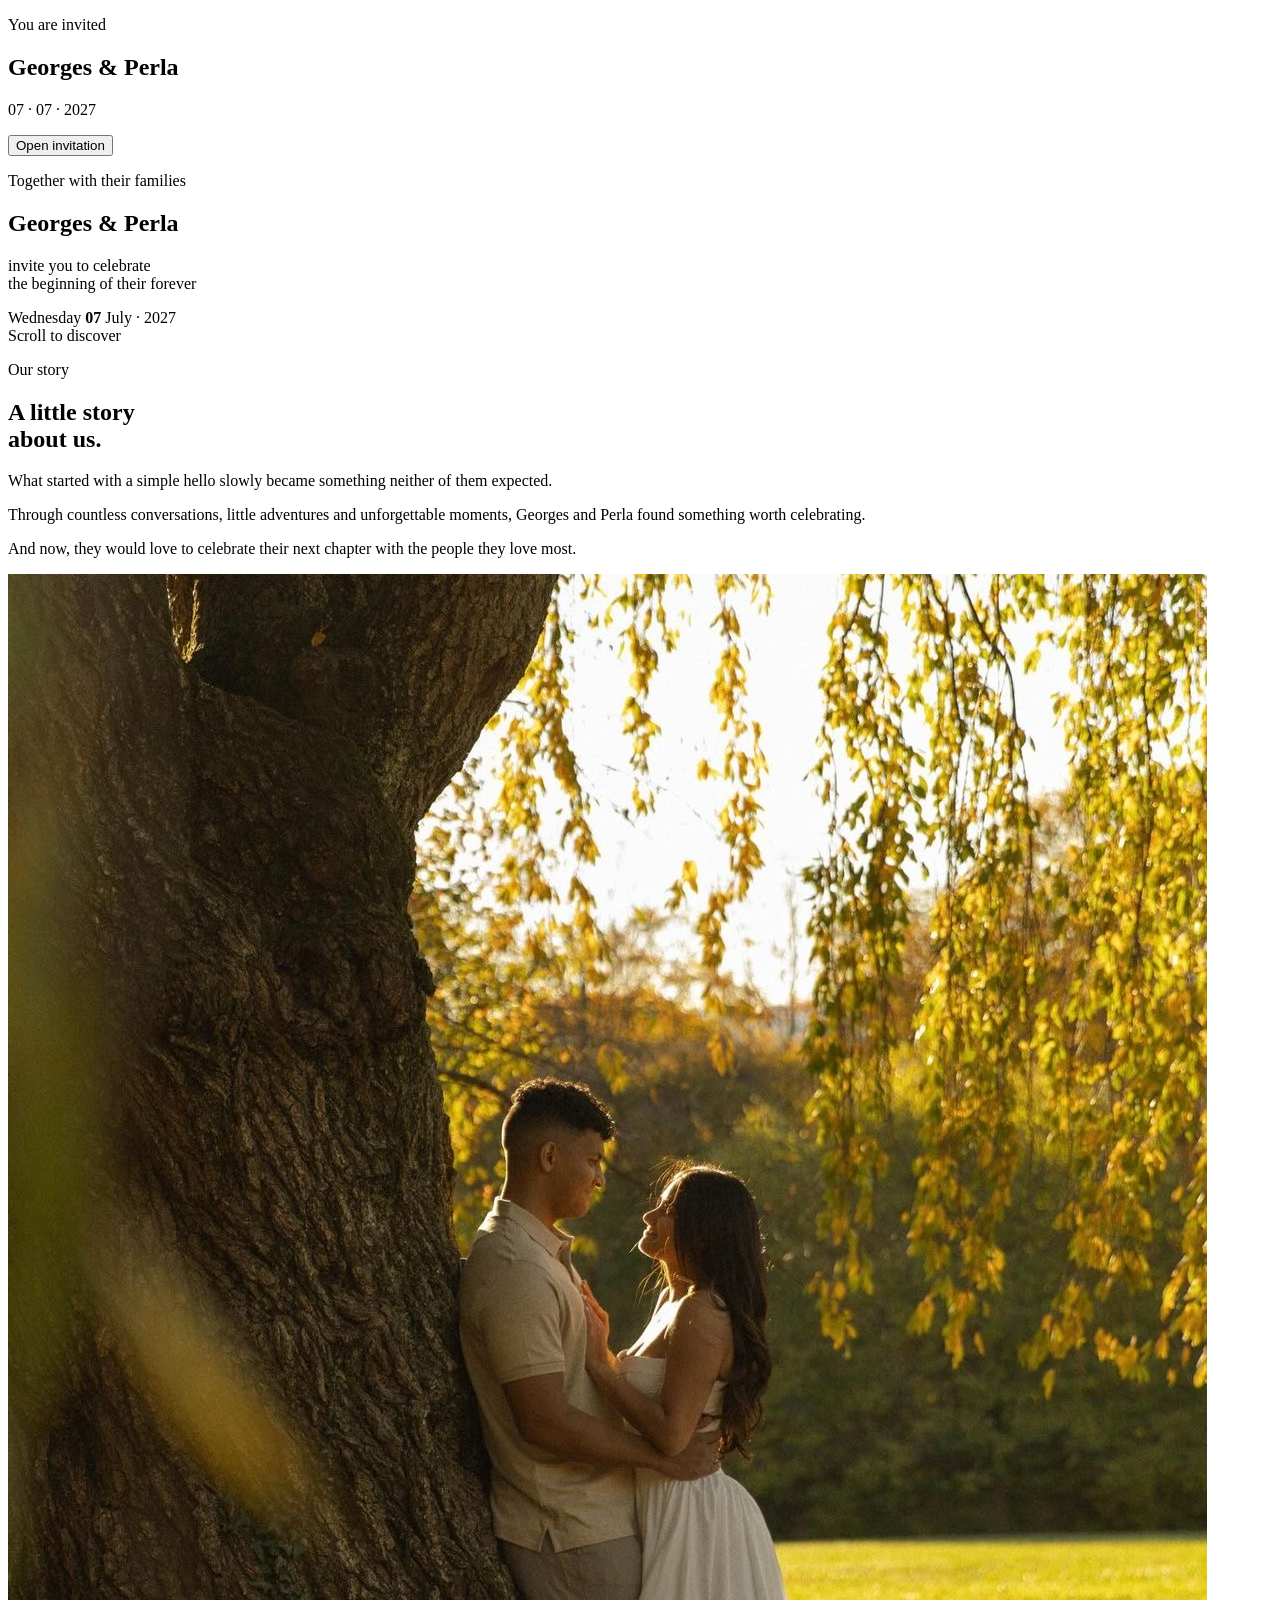
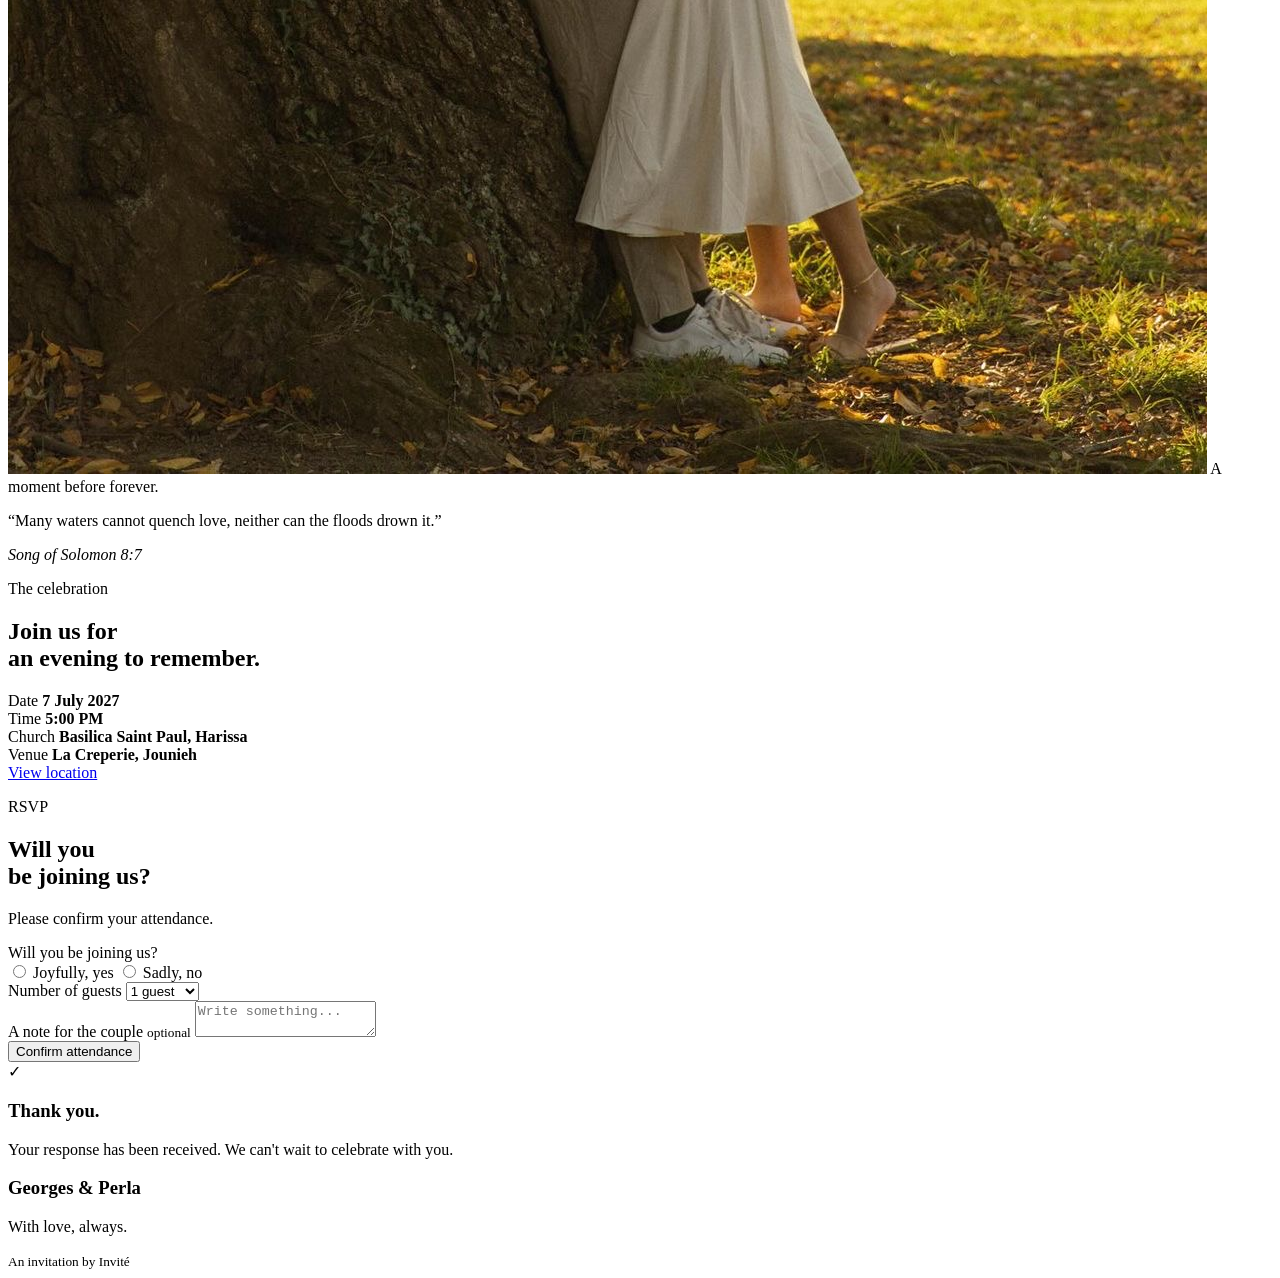
==== index.html @ 954a1b9c "Rename index (2).html to index.html" ====
<!DOCTYPE html>
<html lang="en">
<head>
    <meta charset="UTF-8">
    <meta name="viewport" content="width=device-width, initial-scale=1.0">
    <title>Georges & Perla | Invitation</title>
    <!-- Fonts -->
    <link rel="preconnect" href="https://fonts.googleapis.com">
    <link rel="preconnect" href="https://fonts.gstatic.com" crossorigin>
    <link href="https://fonts.googleapis.com/css2?family=Cormorant+Garamond:wght@300;400;500;600;700&family=Manrope:wght@300;400;500&family=Great+Vibes&display=swap" rel="stylesheet">
    <link rel="stylesheet" href="style.css">
</head>
<body>
    <!-- =========================
         OPENING
    ========================== -->
    <section class="opening" id="opening">
        <!-- Couple photo behind the curtains -->
        <div class="opening-photo"></div>
        <!-- Dark cinematic overlay -->
        <div class="opening-overlay"></div>
        <!-- Floating petals, confined to this screen only -->
        <div class="petals" aria-hidden="true">
            <span class="petal"></span>
            <span class="petal"></span>
            <span class="petal"></span>
            <span class="petal"></span>
            <span class="petal"></span>
            <span class="petal"></span>
        </div>
        <!-- Personalized greeting, filled in from the invite link -->
        <p class="guest-name" id="guestName"></p>
        <!-- Curtains -->
        <div class="curtain curtain-left"></div>
        <div class="curtain curtain-right"></div>
        <!-- Opening text -->
        <div class="opening-content">
            <p class="opening-small">
                You are invited
            </p>
            <h1>
                Georges <span>&</span> Perla
            </h1>
            <p class="opening-date">
                07 · 07 · 2027
            </p>
            <button id="enterButton">
                Open invitation
            </button>
        </div>
    </section>
    <!-- =========================
         MUSIC
    ========================== -->
    <audio id="music" loop>
        <source src="music.mp3" type="audio/mpeg">
    </audio>
    <!-- =========================
         MAIN INVITATION
    ========================== -->
    <main id="invitation">
        <!-- HERO -->
        <section class="hero">
            <div class="hero-image"></div>
            <div class="hero-overlay"></div>
            <div class="hero-content">
                <p class="eyebrow">
                    Together with their families
                </p>
                <h2>
                    Georges
                    <span>&</span>
                    Perla
                </h2>
                <p class="invitation-line">
                    invite you to celebrate<br>
                    the beginning of their forever
                </p>
                <div class="hero-date">
                    <span>Wednesday</span>
                    <strong>07</strong>
                    <span>July · 2027</span>
                </div>
                <div class="scroll">
                    Scroll to discover
                    <span></span>
                </div>
            </div>
        </section>
        <!-- =========================
             STORY
        ========================== -->
        <section class="story section">
            <p class="section-label">
                Our story
            </p>
            <h2>
                A little story<br>
                about us.
            </h2>
            <div class="story-copy">
                <p>
                    What started with a simple hello slowly became
                    something neither of them expected.
                </p>
                <p>
                    Through countless conversations, little adventures
                    and unforgettable moments, Georges and Perla found
                    something worth celebrating.
                </p>
                <p>
                    And now, they would love to celebrate their next
                    chapter with the people they love most.
                </p>
            </div>
        </section>
        <!-- =========================
             PHOTO
        ========================== -->
        <section class="photo-section">
            <div class="postcard">
                <div class="postcard-photo">
                    <img
                        src="image3.jpg"
                        alt="Georges and Perla"
                    >
                    <span>A moment before forever.</span>
                </div>
                <div class="postcard-quote">
                    <p>
                        “Many waters cannot quench love,
                        neither can the floods drown it.”
                    </p>
                    <cite>Song of Solomon 8:7</cite>
                </div>
            </div>
        </section>
        <!-- =========================
             EVENT
        ========================== -->
        <section class="event section">
            <p class="section-label">
                The celebration
            </p>
            <h2>
                Join us for<br>
                an evening to remember.
            </h2>
            <div class="event-details">
                <div>
                    <span>Date</span>
                    <strong>7 July 2027</strong>
                </div>
                <div>
                    <span>Time</span>
                    <strong>5:00 PM</strong>
                </div>
                <div>
                    <span>Church</span>
                    <strong>Basilica Saint Paul, Harissa</strong>
                </div>
                <div>
                    <span>Venue</span>
                    <strong>La Creperie, Jounieh</strong>
                </div>
            </div>
            <a
                href="https://maps.google.com"
                target="_blank"
                class="location"
            >
                View location
            </a>
        </section>
        <!-- =========================
             RSVP
        ========================== -->
        <section class="rsvp section">
            <p class="section-label">
                RSVP
            </p>
            <h2>
                Will you<br>
                be joining us?
            </h2>
            <p class="rsvp-subtitle">
                Please confirm your attendance.
            </p>
            <form id="rsvpForm">
                <!-- ATTENDANCE -->
                <div class="field">
                    <label>
                        Will you be joining us?
                    </label>
                    <div class="attendance">
                        <label>
                            <input
                                type="radio"
                                name="attendance"
                                value="Yes"
                                required
                            >
                            <span>
                                Joyfully, yes
                            </span>
                        </label>
                        <label>
                            <input
                                type="radio"
                                name="attendance"
                                value="No"
                            >
                            <span>
                                Sadly, no
                            </span>
                        </label>
                    </div>
                </div>
                <!-- NUMBER OF GUESTS -->
                <div class="field">
                    <label for="guests">
                        Number of guests
                    </label>
                    <select id="guests">
                        <option value="1">
                            1 guest
                        </option>
                        <option value="2">
                            2 guests
                        </option>
                        <option value="3">
                            3 guests
                        </option>
                        <option value="4">
                            4 guests
                        </option>
                        <option value="5">
                            5 guests
                        </option>
                    </select>
                </div>
                <!-- MESSAGE -->
                <div class="field">
                    <label for="message">
                        A note for the couple
                        <small>optional</small>
                    </label>
                    <textarea
                        id="message"
                        placeholder="Write something..."
                    ></textarea>
                </div>
                <button
                    type="submit"
                    class="confirm"
                >
                    Confirm attendance
                </button>
            </form>
            <!-- SUCCESS MESSAGE -->
            <div
                class="success"
                id="success"
            >
                <div class="check">
                    ✓
                </div>
                <h3>
                    Thank you.
                </h3>
                <p>
                    Your response has been received.
                    We can't wait to celebrate with you.
                </p>
            </div>
        </section>
        <!-- =========================
             FOOTER
        ========================== -->
        <footer>
            <h3>
                Georges & Perla
            </h3>
            <p>
                With love, always.
            </p>
            <small>
                An invitation by Invité
            </small>
        </footer>
    </main>
    <script src="script.js"></script>
</body>
</html>
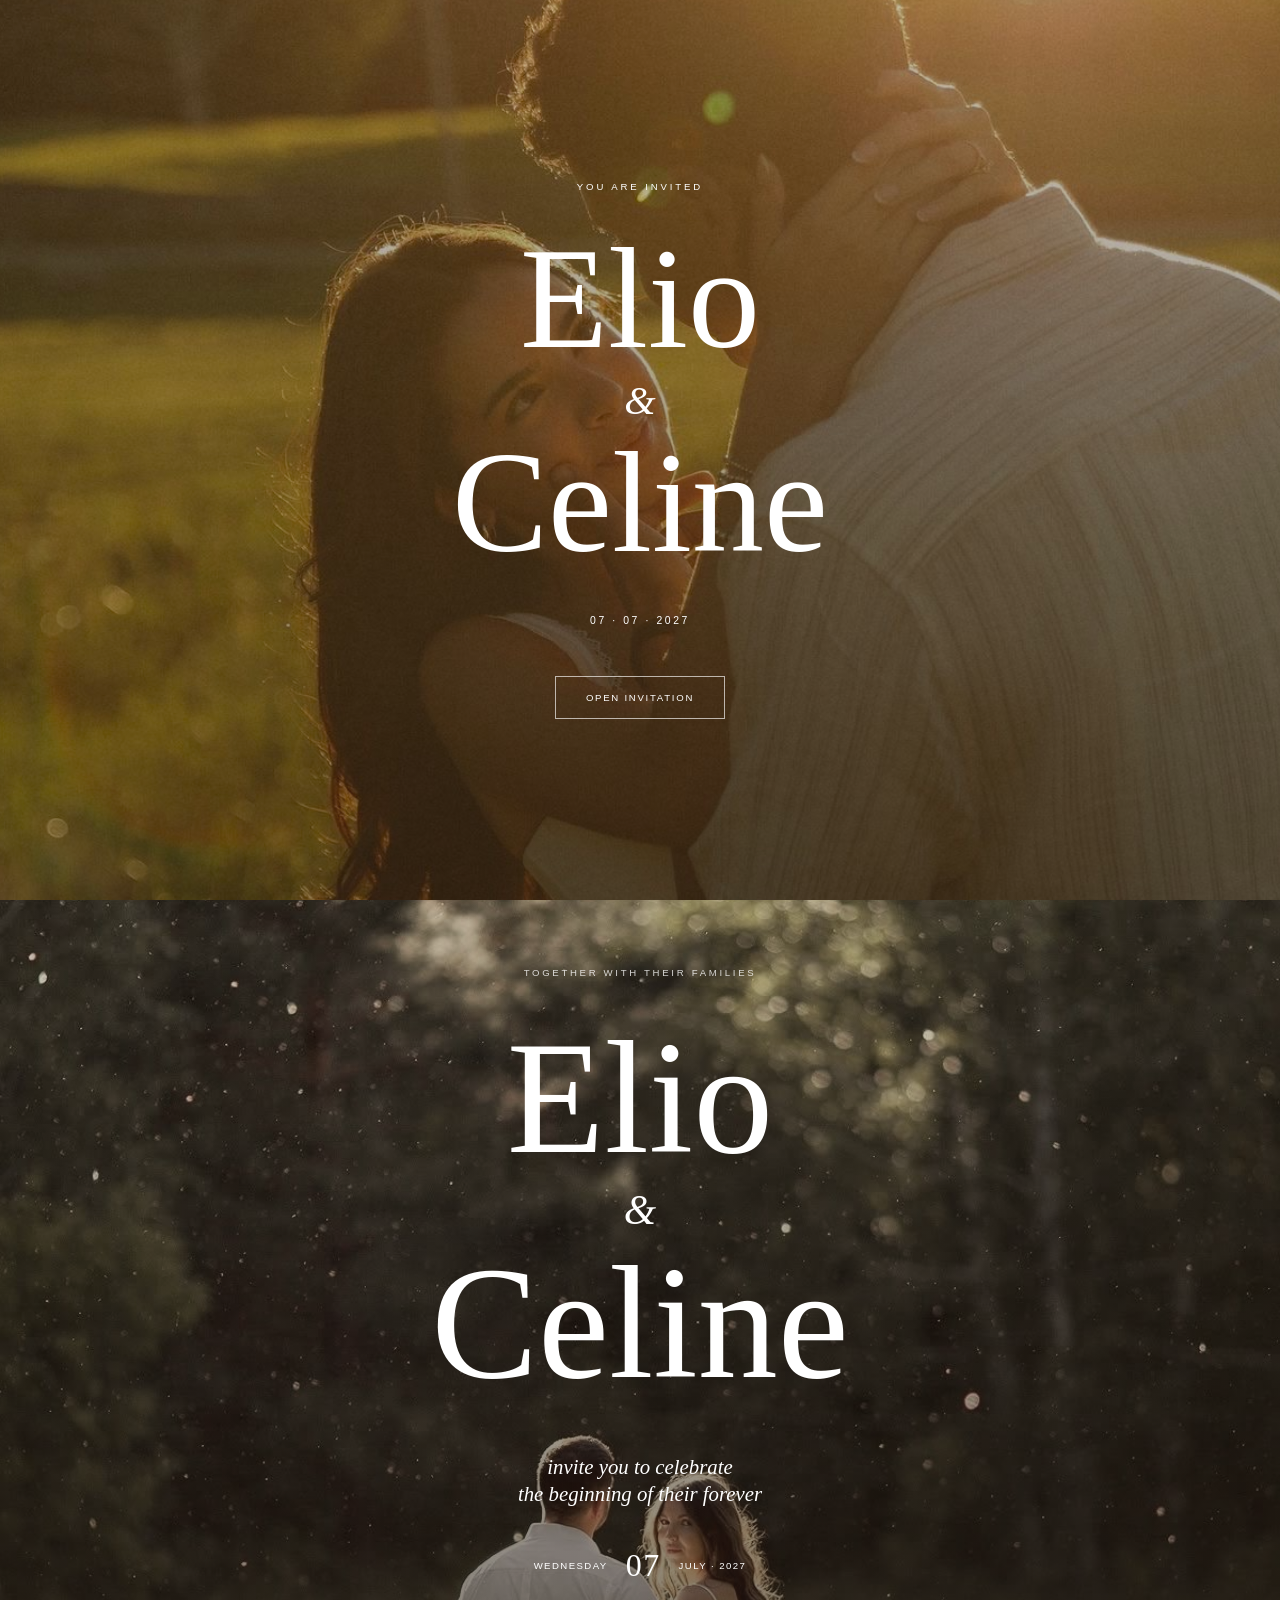
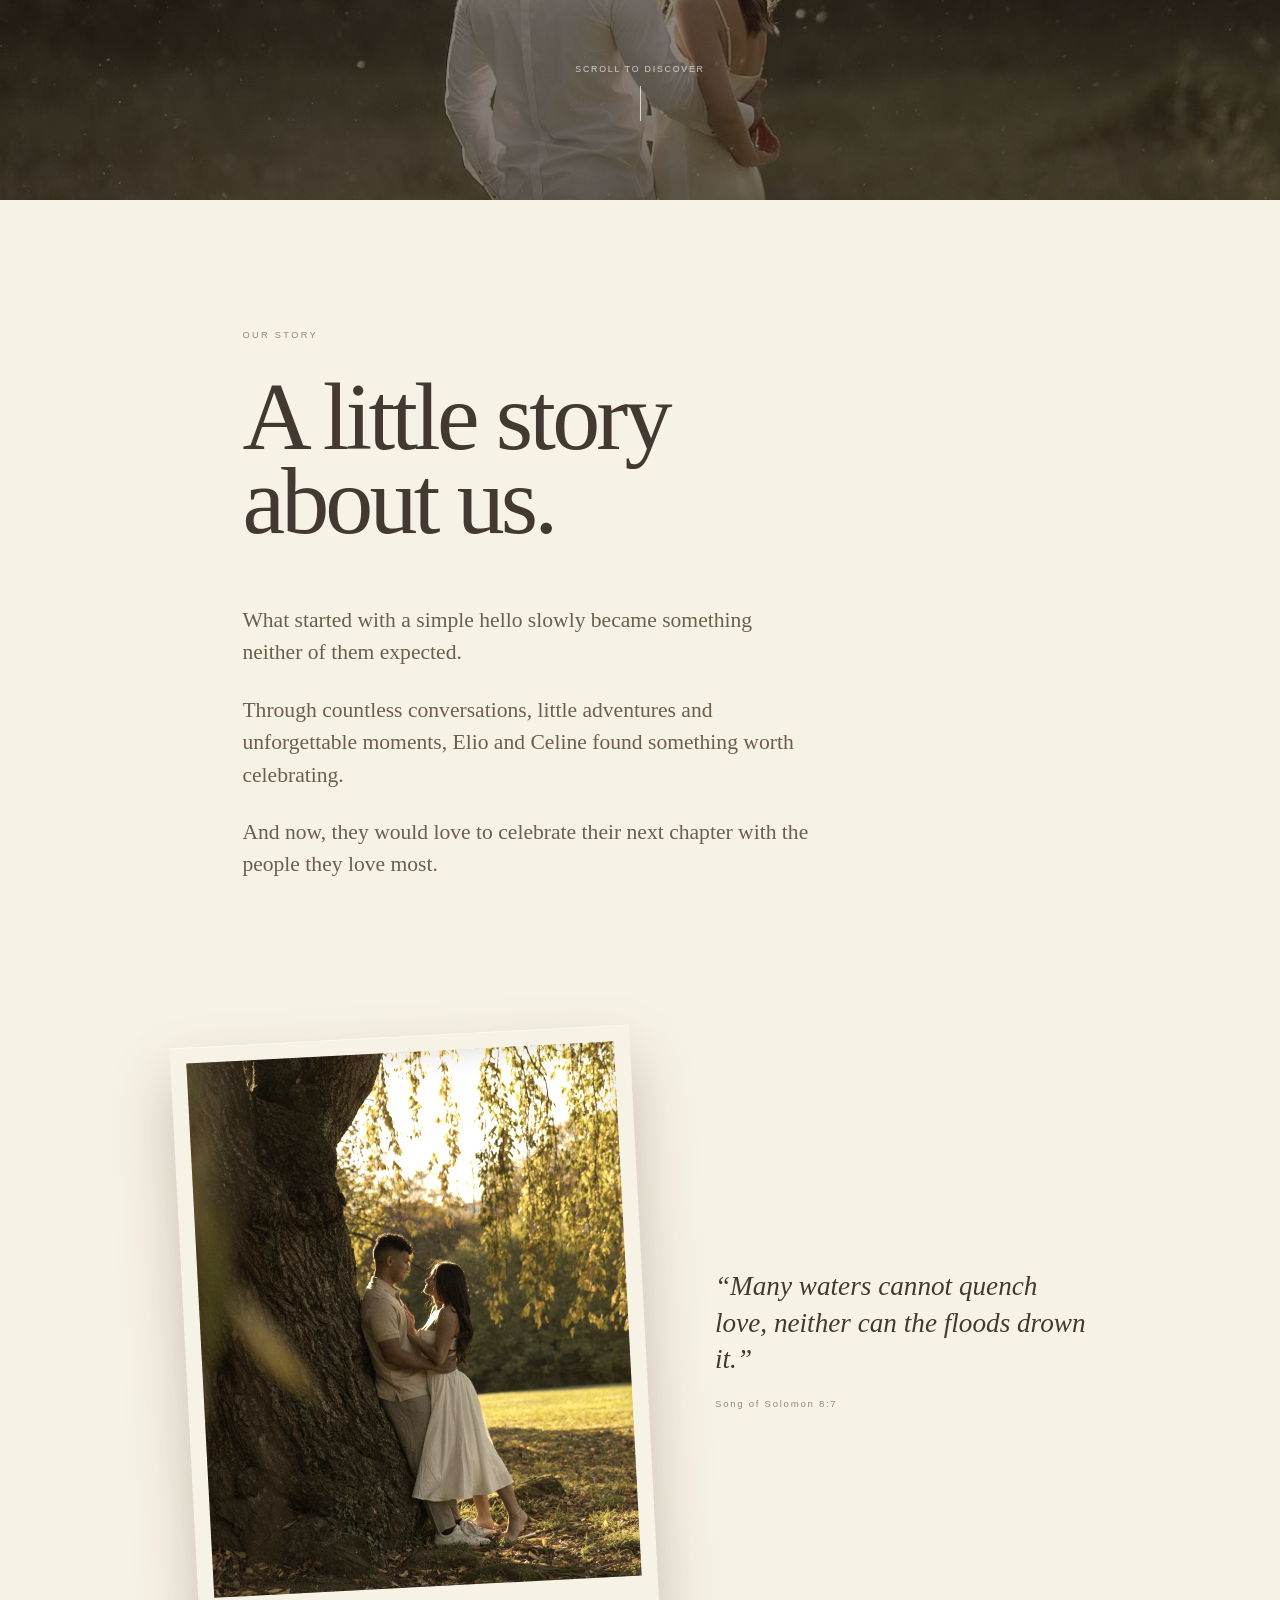
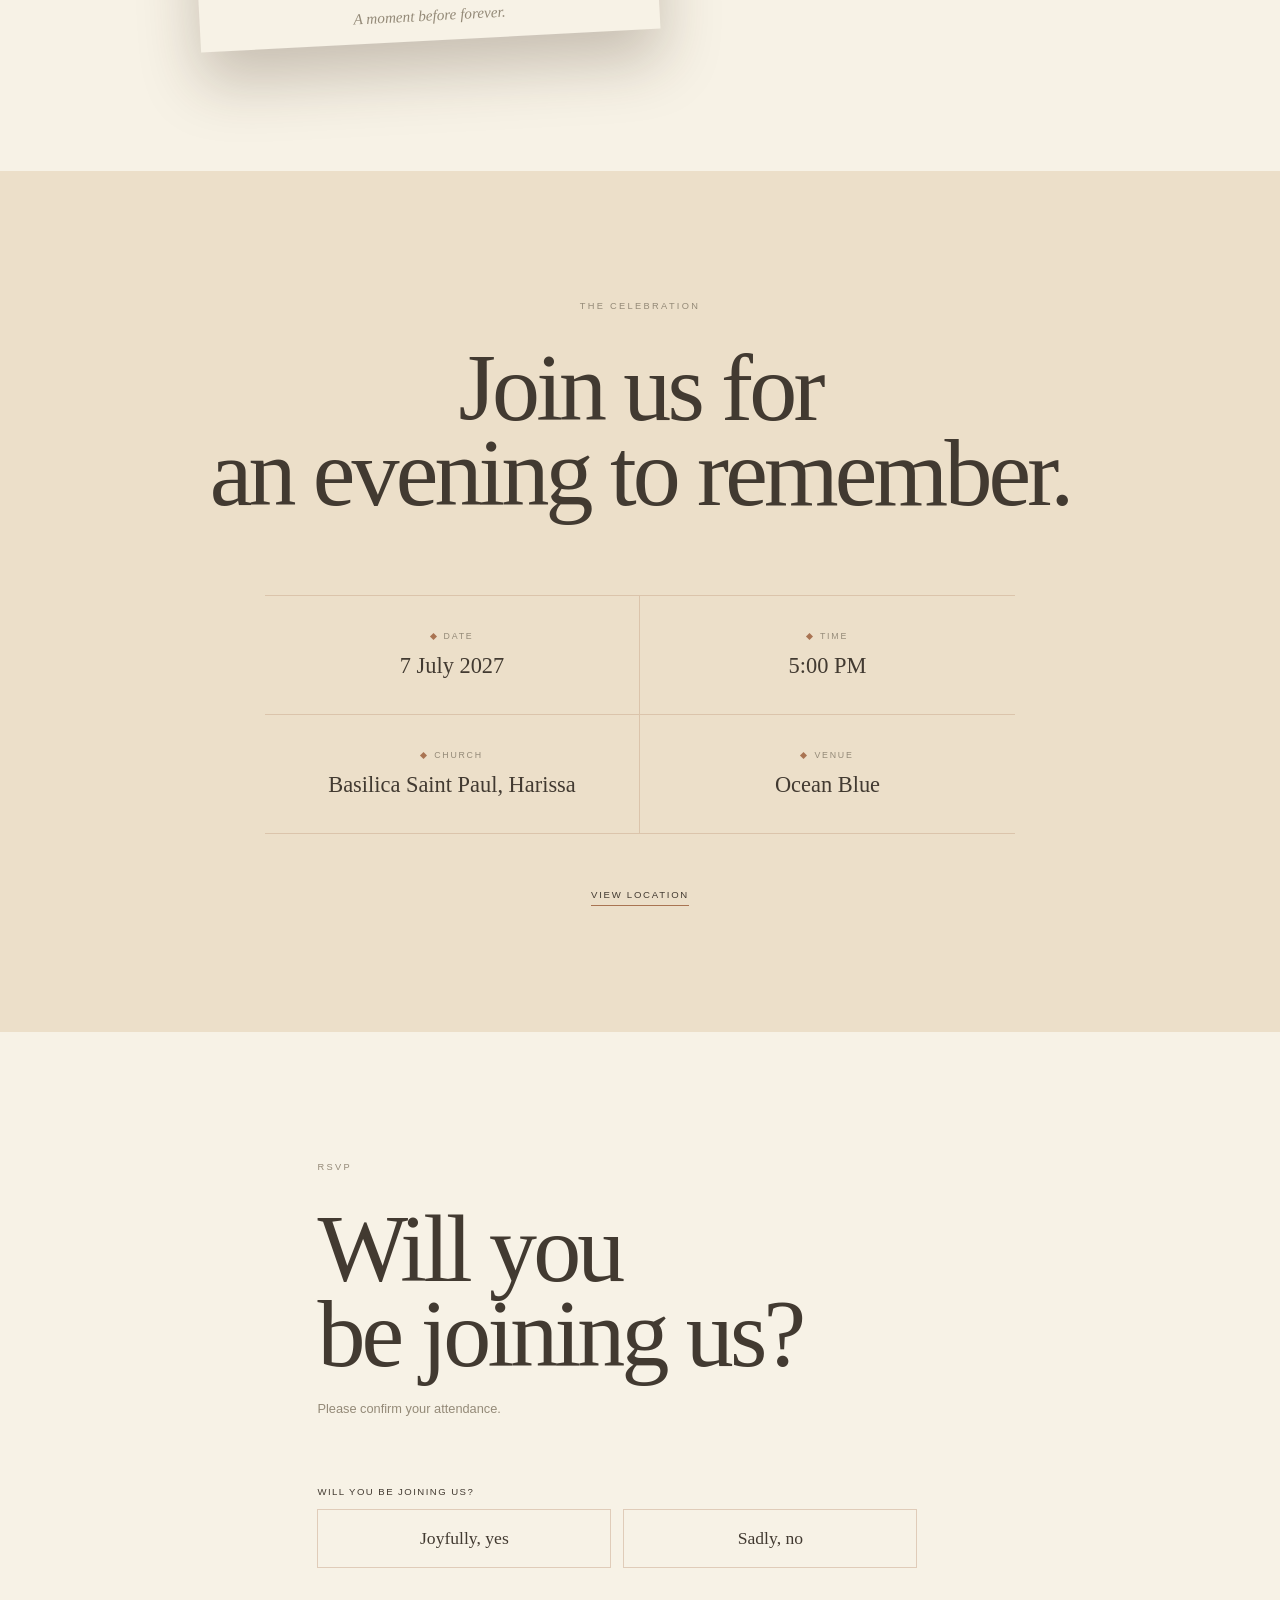
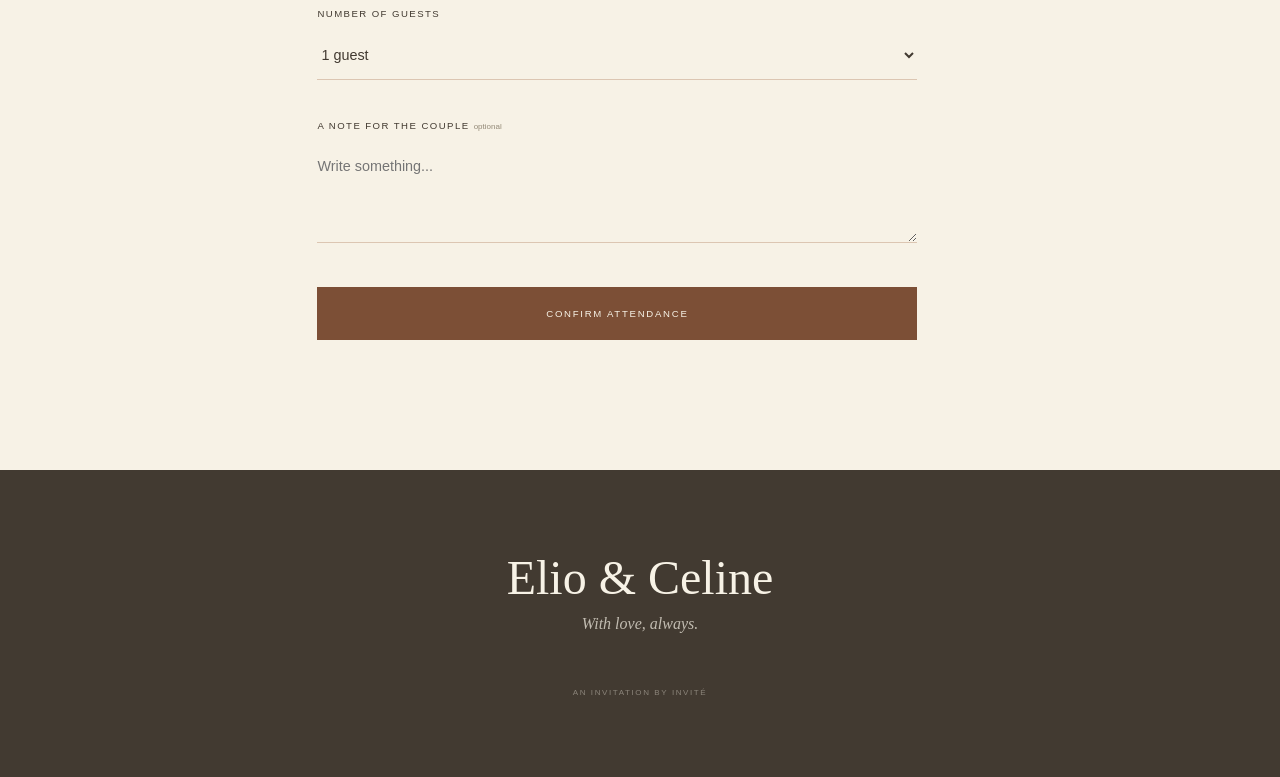
==== commit 9042b72a: "Add files via upload" ====
--- a/index.html
+++ b/index.html
@@ -3,7 +3,7 @@
 <head>
     <meta charset="UTF-8">
     <meta name="viewport" content="width=device-width, initial-scale=1.0">
-    <title>Georges & Perla | Invitation</title>
+    <title>Elio & Celine | Invitation</title>
     <!-- Fonts -->
     <link rel="preconnect" href="https://fonts.googleapis.com">
     <link rel="preconnect" href="https://fonts.gstatic.com" crossorigin>
@@ -39,7 +39,7 @@
                 You are invited
             </p>
             <h1>
-                Georges <span>&</span> Perla
+                Elio <span>&</span> Celine
             </h1>
             <p class="opening-date">
                 07 · 07 · 2027
@@ -68,9 +68,9 @@
                     Together with their families
                 </p>
                 <h2>
-                    Georges
+                    Elio
                     <span>&</span>
-                    Perla
+                    Celine
                 </h2>
                 <p class="invitation-line">
                     invite you to celebrate<br>
@@ -105,7 +105,7 @@
                 </p>
                 <p>
                     Through countless conversations, little adventures
-                    and unforgettable moments, Georges and Perla found
+                    and unforgettable moments, Elio and Celine found
                     something worth celebrating.
                 </p>
                 <p>
@@ -122,7 +122,7 @@
                 <div class="postcard-photo">
                     <img
                         src="image3.jpg"
-                        alt="Georges and Perla"
+                        alt="Elio and Celine"
                     >
                     <span>A moment before forever.</span>
                 </div>
@@ -161,7 +161,7 @@
                 </div>
                 <div>
                     <span>Venue</span>
-                    <strong>La Creperie, Jounieh</strong>
+                    <strong>Ocean Blue</strong>
                 </div>
             </div>
             <a
@@ -279,7 +279,7 @@
         ========================== -->
         <footer>
             <h3>
-                Georges & Perla
+                Elio & Celine
             </h3>
             <p>
                 With love, always.
@@ -291,4 +291,4 @@
     </main>
     <script src="script.js"></script>
 </body>
-</html>
+</html>
--- a/style.css
+++ b/style.css
@@ -0,0 +1,750 @@
+:root {
+    --cream: #f7f2e6;
+    --paper: #ecdfc9;
+    --dark: #423a31;
+    --muted: #948a78;
+    --clay: #a97452;
+    --clay-deep: #7c4f36;
+    --serif: "Cormorant Garamond", serif;
+    --script: "Great Vibes", cursive;
+    --sans: "Manrope", sans-serif;
+}
+* {
+    margin: 0;
+    padding: 0;
+    box-sizing: border-box;
+}
+html {
+    scroll-behavior: smooth;
+}
+body {
+    background: var(--cream);
+    color: var(--dark);
+    font-family: var(--sans);
+    font-weight: 300;
+}
+/* =================================
+   OPENING
+================================= */
+.opening {
+    position: relative;
+    width: 100%;
+    height: 100svh;
+    overflow: hidden;
+    background: #2b2016;
+}
+/* Couple photo */
+.opening-photo {
+    position: absolute;
+    inset: 0;
+    background-image: url("image1.jpg");
+    background-size: cover;
+    background-position: center;
+    transform: scale(1.05);
+    animation: photoBreath 12s ease-in-out infinite alternate;
+}
+@keyframes photoBreath {
+    from {
+        transform: scale(1.05);
+    }
+    to {
+        transform: scale(1.12);
+    }
+}
+/* Dark overlay */
+.opening-overlay {
+    position: absolute;
+    inset: 0;
+    background:
+        linear-gradient(
+            rgba(40, 28, 18, .28),
+            rgba(40, 28, 18, .52)
+        );
+}
+/* =================================
+   FLOATING PETALS
+   A quiet nod to the reference site —
+   kept to this one screen only.
+================================= */
+.petals {
+    position: absolute;
+    inset: 0;
+    z-index: 3;
+    overflow: hidden;
+    pointer-events: none;
+}
+.petal {
+    position: absolute;
+    bottom: -5%;
+    width: 10px;
+    height: 12px;
+    background: var(--cream);
+    opacity: 0;
+    border-radius: 50% 0 50% 50%;
+    filter: blur(.3px);
+    animation: petalFloat 18s ease-in infinite;
+}
+.petal:nth-child(1) { left: 10%;  width: 8px;  height: 10px; animation-duration: 16s; animation-delay: 0s;  }
+.petal:nth-child(2) { left: 27%;  width: 12px; height: 14px; animation-duration: 21s; animation-delay: 3s;  background: var(--paper); }
+.petal:nth-child(3) { left: 46%;  width: 9px;  height: 11px; animation-duration: 19s; animation-delay: 7s;  }
+.petal:nth-child(4) { left: 64%;  width: 11px; height: 13px; animation-duration: 23s; animation-delay: 1.5s; background: var(--paper); }
+.petal:nth-child(5) { left: 79%;  width: 8px;  height: 10px; animation-duration: 17s; animation-delay: 5s;  }
+.petal:nth-child(6) { left: 91%;  width: 10px; height: 12px; animation-duration: 20s; animation-delay: 9s;  background: var(--paper); }
+@keyframes petalFloat {
+    0% {
+        transform: translate(0, 0) rotate(0deg);
+        opacity: 0;
+    }
+    10% {
+        opacity: .55;
+    }
+    50% {
+        transform: translate(30px, -55vh) rotate(180deg);
+    }
+    90% {
+        opacity: .35;
+    }
+    100% {
+        transform: translate(-15px, -105vh) rotate(320deg);
+        opacity: 0;
+    }
+}
+/* =================================
+   GUEST GREETING
+================================= */
+.guest-name {
+    position: absolute;
+    top: 55px;
+    left: 20px;
+    right: 20px;
+    z-index: 10;
+    text-align: center;
+    color: white;
+    font-family: var(--serif);
+    font-style: italic;
+    font-weight: 400;
+    font-size: clamp(1.5rem, 5vw, 2.4rem);
+    letter-spacing: .01em;
+    text-shadow: 0 4px 30px rgba(50, 34, 20, .6);
+    opacity: 0;
+    transform: translateY(-16px) scale(.94);
+    transition:
+        opacity 1.8s ease .7s,
+        transform 1.8s cubic-bezier(.16,.8,.3,1) .7s;
+}
+.guest-name.show {
+    opacity: 1;
+    transform: translateY(0) scale(1);
+}
+@media (max-width: 600px) {
+    .guest-name {
+        top: 35px;
+        font-size: clamp(1.15rem, 6vw, 1.6rem);
+    }
+}
+/* =================================
+   CURTAINS
+================================= */
+.curtain {
+    position: absolute;
+    top: 0;
+    width: 52%;
+    height: 100%;
+    z-index: 5;
+    background:
+        linear-gradient(
+            90deg,
+            rgba(0,0,0,.2),
+            transparent 20%,
+            rgba(255,240,225,.06) 50%,
+            transparent 80%,
+            rgba(0,0,0,.2)
+        ),
+        linear-gradient(160deg, var(--clay), var(--clay-deep));
+    box-shadow:
+        inset 0 0 80px rgba(40,20,10,.4);
+}
+.curtain-left {
+    left: 0;
+    transform-origin: left center;
+    animation: curtainLeft 2.4s cubic-bezier(.76,0,.24,1) forwards;
+}
+.curtain-right {
+    right: 0;
+    transform-origin: right center;
+    animation: curtainRight 2.4s cubic-bezier(.76,0,.24,1) forwards;
+}
+@keyframes curtainLeft {
+    to {
+        transform: translateX(-100%);
+    }
+}
+@keyframes curtainRight {
+    to {
+        transform: translateX(100%);
+    }
+}
+/* =================================
+   OPENING CONTENT
+================================= */
+.opening-content {
+    position: absolute;
+    inset: 0;
+    z-index: 10;
+    display: flex;
+    flex-direction: column;
+    align-items: center;
+    justify-content: center;
+    text-align: center;
+    color: white;
+    padding: 30px;
+    animation: openingText 2s ease forwards;
+}
+@keyframes openingText {
+    0% {
+        opacity: 0;
+        transform: translateY(15px);
+    }
+    30% {
+        opacity: 1;
+    }
+    100% {
+        opacity: 1;
+        transform: translateY(0);
+    }
+}
+.opening-small {
+    font-size: .6rem;
+    text-transform: uppercase;
+    letter-spacing: .3em;
+    margin-bottom: 35px;
+}
+.opening h1 {
+    font-family: var(--script);
+    font-size: clamp(4.5rem, 17vw, 9rem);
+    font-weight: 400;
+    line-height: 1;
+    letter-spacing: 0;
+}
+.opening h1 span {
+    display: block;
+    font-family: var(--serif);
+    font-size: .28em;
+    margin: 10px 0;
+    font-style: italic;
+}
+.opening-date {
+    margin-top: 40px;
+    font-size: .65rem;
+    letter-spacing: .25em;
+}
+#enterButton {
+    margin-top: 50px;
+    padding: 15px 30px;
+    background: transparent;
+    color: white;
+    border: 1px solid rgba(255,255,255,.65);
+    font-family: var(--sans);
+    font-size: .6rem;
+    letter-spacing: .18em;
+    text-transform: uppercase;
+    cursor: pointer;
+    transition: .35s ease;
+}
+#enterButton:hover {
+    background: white;
+    color: var(--dark);
+}
+/* =================================
+   MAIN HERO
+================================= */
+.hero {
+    position: relative;
+    min-height: 100svh;
+    display: flex;
+    align-items: center;
+    justify-content: center;
+    text-align: center;
+    color: white;
+    overflow: hidden;
+}
+.hero-image {
+    position: absolute;
+    inset: 0;
+    background-image: url("image2.jpg");
+    background-size: cover;
+    background-position: center;
+    filter: saturate(.8) sepia(.08);
+}
+.hero-image::after {
+    content: "";
+    position: absolute;
+    inset: 0;
+    background:
+        linear-gradient(
+            rgba(40,28,18,.25),
+            rgba(40,28,18,.62)
+        );
+}
+.hero-content {
+    position: relative;
+    z-index: 2;
+    padding: 40px 25px;
+}
+.eyebrow {
+    font-size: .6rem;
+    text-transform: uppercase;
+    letter-spacing: .28em;
+    margin-bottom: 40px;
+    opacity: .8;
+}
+.hero h2 {
+    font-family: var(--script);
+    font-size: clamp(5.5rem, 18vw, 10rem);
+    font-weight: 400;
+    line-height: 1;
+    letter-spacing: 0;
+}
+.hero h2 span {
+    display: block;
+    font-family: var(--serif);
+    font-size: .26em;
+    margin: 12px 0;
+    font-style: italic;
+}
+.invitation-line {
+    margin-top: 50px;
+    font-family: var(--serif);
+    font-size: 1.3rem;
+    font-style: italic;
+    line-height: 1.3;
+}
+.hero-date {
+    display: flex;
+    justify-content: center;
+    align-items: center;
+    gap: 18px;
+    margin-top: 40px;
+    font-size: .6rem;
+    text-transform: uppercase;
+    letter-spacing: .15em;
+}
+.hero-date strong {
+    font-family: var(--serif);
+    font-size: 2rem;
+    font-weight: 400;
+}
+.scroll {
+    margin-top: 80px;
+    font-size: .55rem;
+    text-transform: uppercase;
+    letter-spacing: .2em;
+    opacity: .7;
+}
+.scroll span {
+    display: block;
+    width: 1px;
+    height: 35px;
+    background: white;
+    margin: 12px auto;
+    animation: scrollLine 2s infinite;
+}
+@keyframes scrollLine {
+    50% {
+        transform: scaleY(.4);
+    }
+}
+/* =================================
+   SECTIONS
+================================= */
+.section {
+    padding: 130px 8vw;
+}
+.section-label {
+    font-size: .58rem;
+    text-transform: uppercase;
+    letter-spacing: .25em;
+    color: var(--muted);
+    margin-bottom: 35px;
+}
+.section h2 {
+    font-family: var(--serif);
+    font-size: clamp(3.5rem, 8vw, 6rem);
+    font-weight: 400;
+    line-height: .88;
+    letter-spacing: -.04em;
+}
+/* =================================
+   STORY
+================================= */
+.story {
+    max-width: 1000px;
+    margin: auto;
+}
+.story-copy {
+    max-width: 570px;
+    margin-top: 60px;
+}
+.story-copy p {
+    font-family: var(--serif);
+    font-size: 1.35rem;
+    line-height: 1.5;
+    color: #6b5f4e;
+    margin-bottom: 25px;
+}
+/* =================================
+   PHOTO
+================================= */
+.photo-section {
+    padding: 0 7vw 130px;
+}
+.postcard {
+    max-width: 980px;
+    margin: auto;
+    display: flex;
+    align-items: center;
+    justify-content: center;
+    gap: 70px;
+    flex-wrap: wrap;
+}
+/* Vintage postcard photo */
+.postcard-photo {
+    position: relative;
+    flex: 1 1 380px;
+    max-width: 460px;
+    background: var(--cream);
+    padding: 16px 16px 54px;
+    box-shadow:
+        0 30px 60px rgba(60,40,25,.25),
+        0 1px 0 rgba(255,255,255,.4) inset;
+    transform: translateY(50px) rotate(-7deg) scale(.94);
+    opacity: 0;
+    transition:
+        transform 1.3s cubic-bezier(.16,.8,.3,1),
+        opacity 1.3s ease;
+}
+.postcard-photo.in-view {
+    opacity: 1;
+    transform: translateY(0) rotate(-3deg) scale(1);
+}
+.postcard-photo.settled {
+    animation: postcardFloat 7s ease-in-out infinite;
+}
+@keyframes postcardFloat {
+    0%, 100% {
+        transform: translateY(0) rotate(-3deg);
+    }
+    50% {
+        transform: translateY(-8px) rotate(-1.5deg);
+    }
+}
+.postcard-photo::after {
+    content: "";
+    position: absolute;
+    inset: 16px 16px 54px;
+    box-shadow: inset 0 0 30px rgba(60,40,25,.18);
+    pointer-events: none;
+}
+.postcard-photo img {
+    width: 100%;
+    display: block;
+    filter: sepia(.35) saturate(.85) contrast(1.05) brightness(1.03);
+}
+.postcard-photo span {
+    position: absolute;
+    bottom: 16px;
+    left: 0;
+    right: 0;
+    text-align: center;
+    font-family: var(--serif);
+    font-style: italic;
+    font-size: .95rem;
+    color: var(--muted);
+}
+/* Quote beside the photo */
+.postcard-quote {
+    flex: 1 1 300px;
+    max-width: 380px;
+    opacity: 0;
+    transform: translateY(30px);
+    transition:
+        transform 1.3s ease .3s,
+        opacity 1.3s ease .3s;
+}
+.postcard-quote.in-view {
+    opacity: 1;
+    transform: translateY(0);
+}
+.postcard-quote p {
+    font-family: var(--serif);
+    font-size: 1.7rem;
+    font-style: italic;
+    font-weight: 400;
+    line-height: 1.35;
+    color: var(--dark);
+}
+.postcard-quote cite {
+    display: block;
+    margin-top: 20px;
+    font-size: .6rem;
+    letter-spacing: .18em;
+    color: var(--muted);
+    font-style: normal;
+}
+@media (max-width: 600px) {
+    .postcard {
+        flex-direction: column;
+        gap: 45px;
+    }
+    .postcard-quote {
+        text-align: center;
+    }
+}
+/* =================================
+   EVENT
+================================= */
+.event {
+    background: var(--paper);
+    text-align: center;
+}
+.event-details {
+    max-width: 750px;
+    margin: 80px auto 50px;
+    display: grid;
+    grid-template-columns: 1fr 1fr;
+    border-top: 1px solid rgba(169,116,82,.25);
+}
+.event-details div {
+    padding: 35px 20px;
+    border-bottom: 1px solid rgba(169,116,82,.25);
+}
+.event-details div:nth-child(odd) {
+    border-right: 1px solid rgba(169,116,82,.25);
+}
+.event-details span {
+    display: block;
+    font-size: .55rem;
+    text-transform: uppercase;
+    letter-spacing: .2em;
+    color: var(--muted);
+    margin-bottom: 12px;
+}
+.event-details span::before {
+    content: "";
+    display: inline-block;
+    width: 5px;
+    height: 5px;
+    margin-right: 8px;
+    background: var(--clay);
+    transform: rotate(45deg);
+    vertical-align: middle;
+}
+.event-details strong {
+    font-family: var(--serif);
+    font-size: 1.4rem;
+    font-weight: 400;
+    color: var(--dark);
+}
+.location {
+    color: var(--dark);
+    text-decoration: none;
+    border-bottom: 1px solid var(--clay);
+    padding-bottom: 5px;
+    font-size: .6rem;
+    text-transform: uppercase;
+    letter-spacing: .18em;
+}
+/* =================================
+   RSVP
+================================= */
+.rsvp {
+    max-width: 850px;
+    margin: auto;
+}
+.rsvp-subtitle {
+    margin-top: 25px;
+    color: var(--muted);
+    font-size: .8rem;
+}
+#rsvpForm {
+    max-width: 600px;
+    margin-top: 70px;
+}
+.field {
+    margin-bottom: 40px;
+}
+.field > label {
+    display: block;
+    font-size: .6rem;
+    text-transform: uppercase;
+    letter-spacing: .15em;
+    margin-bottom: 12px;
+    color: var(--dark);
+}
+.field small {
+    color: var(--muted);
+    text-transform: none;
+    letter-spacing: 0;
+}
+input[type="text"],
+select,
+textarea {
+    width: 100%;
+    padding: 15px 0;
+    border: none;
+    border-bottom: 1px solid rgba(169,116,82,.35);
+    background: transparent;
+    outline: none;
+    font-family: var(--sans);
+    font-size: .9rem;
+    color: var(--dark);
+    transition: border-color .3s ease;
+}
+input[type="text"]:focus,
+select:focus,
+textarea:focus {
+    border-bottom-color: var(--clay);
+}
+textarea {
+    min-height: 100px;
+    resize: vertical;
+}
+/* RSVP choices */
+.attendance {
+    display: flex;
+    gap: 12px;
+}
+.attendance label {
+    flex: 1;
+    cursor: pointer;
+}
+.attendance input {
+    display: none;
+}
+.attendance span {
+    display: block;
+    padding: 18px;
+    border: 1px solid rgba(169,116,82,.3);
+    text-align: center;
+    font-family: var(--serif);
+    font-size: 1.1rem;
+    transition: .3s ease;
+}
+.attendance input:checked + span {
+    background: var(--clay-deep);
+    color: var(--cream);
+    border-color: var(--clay-deep);
+}
+/* Confirm */
+.confirm {
+    width: 100%;
+    padding: 20px;
+    background: var(--clay-deep);
+    border: 1px solid var(--clay-deep);
+    color: var(--cream);
+    font-family: var(--sans);
+    font-size: .6rem;
+    text-transform: uppercase;
+    letter-spacing: .18em;
+    cursor: pointer;
+    transition: .3s ease;
+}
+.confirm:hover {
+    background: transparent;
+    color: var(--clay-deep);
+}
+/* Success */
+.success {
+    display: none;
+    text-align: center;
+    padding: 80px 0;
+}
+.success.show {
+    display: block;
+}
+.check {
+    width: 50px;
+    height: 50px;
+    border: 1px solid var(--clay-deep);
+    color: var(--clay-deep);
+    border-radius: 50%;
+    display: flex;
+    align-items: center;
+    justify-content: center;
+    margin: auto auto 25px;
+}
+.success h3 {
+    font-family: var(--serif);
+    font-size: 3rem;
+    font-weight: 400;
+}
+.success p {
+    max-width: 350px;
+    margin: 15px auto;
+    color: var(--muted);
+    line-height: 1.6;
+}
+/* =================================
+   FOOTER
+================================= */
+footer {
+    padding: 80px 20px;
+    text-align: center;
+    background: var(--dark);
+    color: var(--cream);
+}
+footer h3 {
+    font-family: var(--serif);
+    font-size: 3rem;
+    font-weight: 400;
+}
+footer p {
+    margin-top: 10px;
+    font-family: var(--serif);
+    font-style: italic;
+    opacity: .7;
+}
+footer small {
+    display: block;
+    margin-top: 55px;
+    font-size: .5rem;
+    text-transform: uppercase;
+    letter-spacing: .2em;
+    opacity: .4;
+}
+/* =================================
+   MOBILE
+================================= */
+@media (max-width: 600px) {
+    .section {
+        padding: 100px 8vw;
+    }
+    .event-details {
+        grid-template-columns: 1fr;
+    }
+    .event-details div:nth-child(odd) {
+        border-right: none;
+    }
+    .attendance {
+        flex-direction: column;
+    }
+    .hero h2 {
+        font-size: 6rem;
+    }
+}
+.opening.hide {
+    opacity: 0;
+    pointer-events: none;
+    transition: opacity 1.2s ease;
+}
+/* =================================
+   ACCESSIBILITY
+================================= */
+@media (prefers-reduced-motion: reduce) {
+    .opening-photo,
+    .petal,
+    .postcard-photo.settled,
+    .scroll span {
+        animation: none !important;
+    }
+}
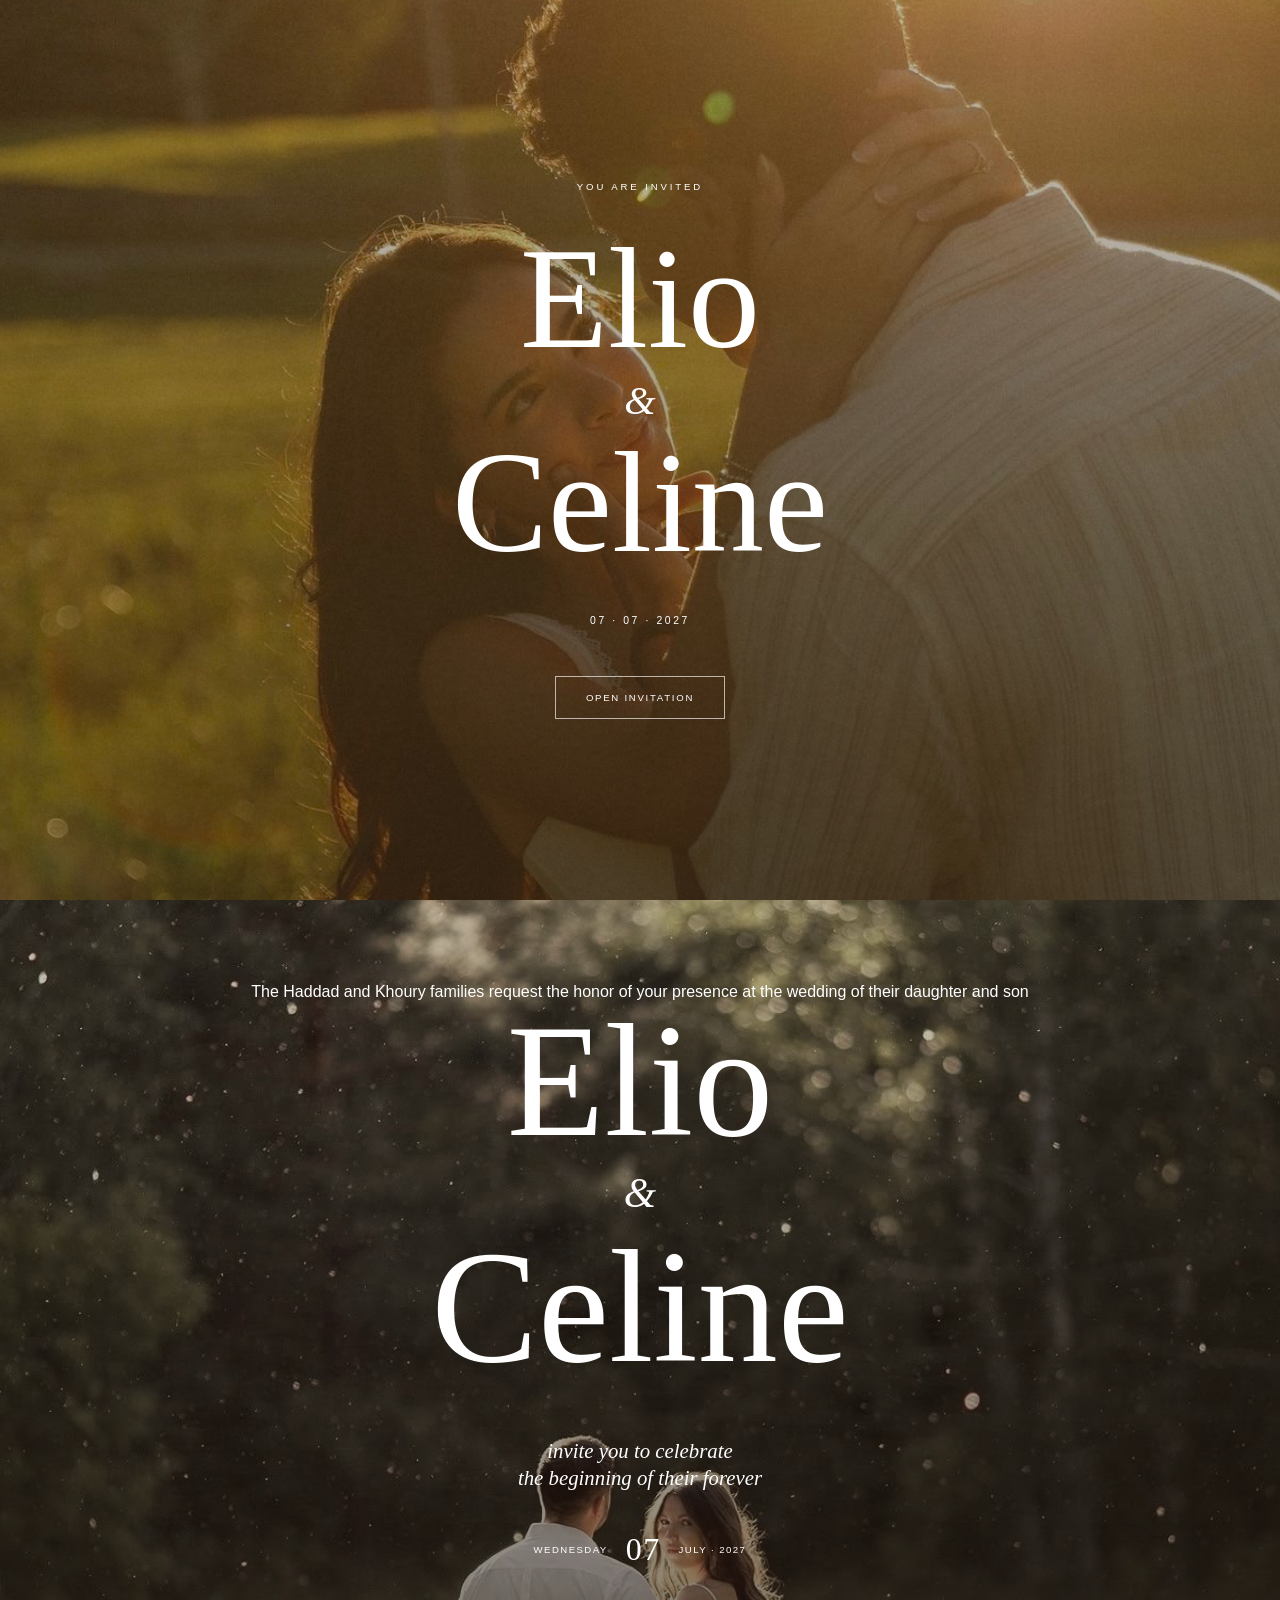
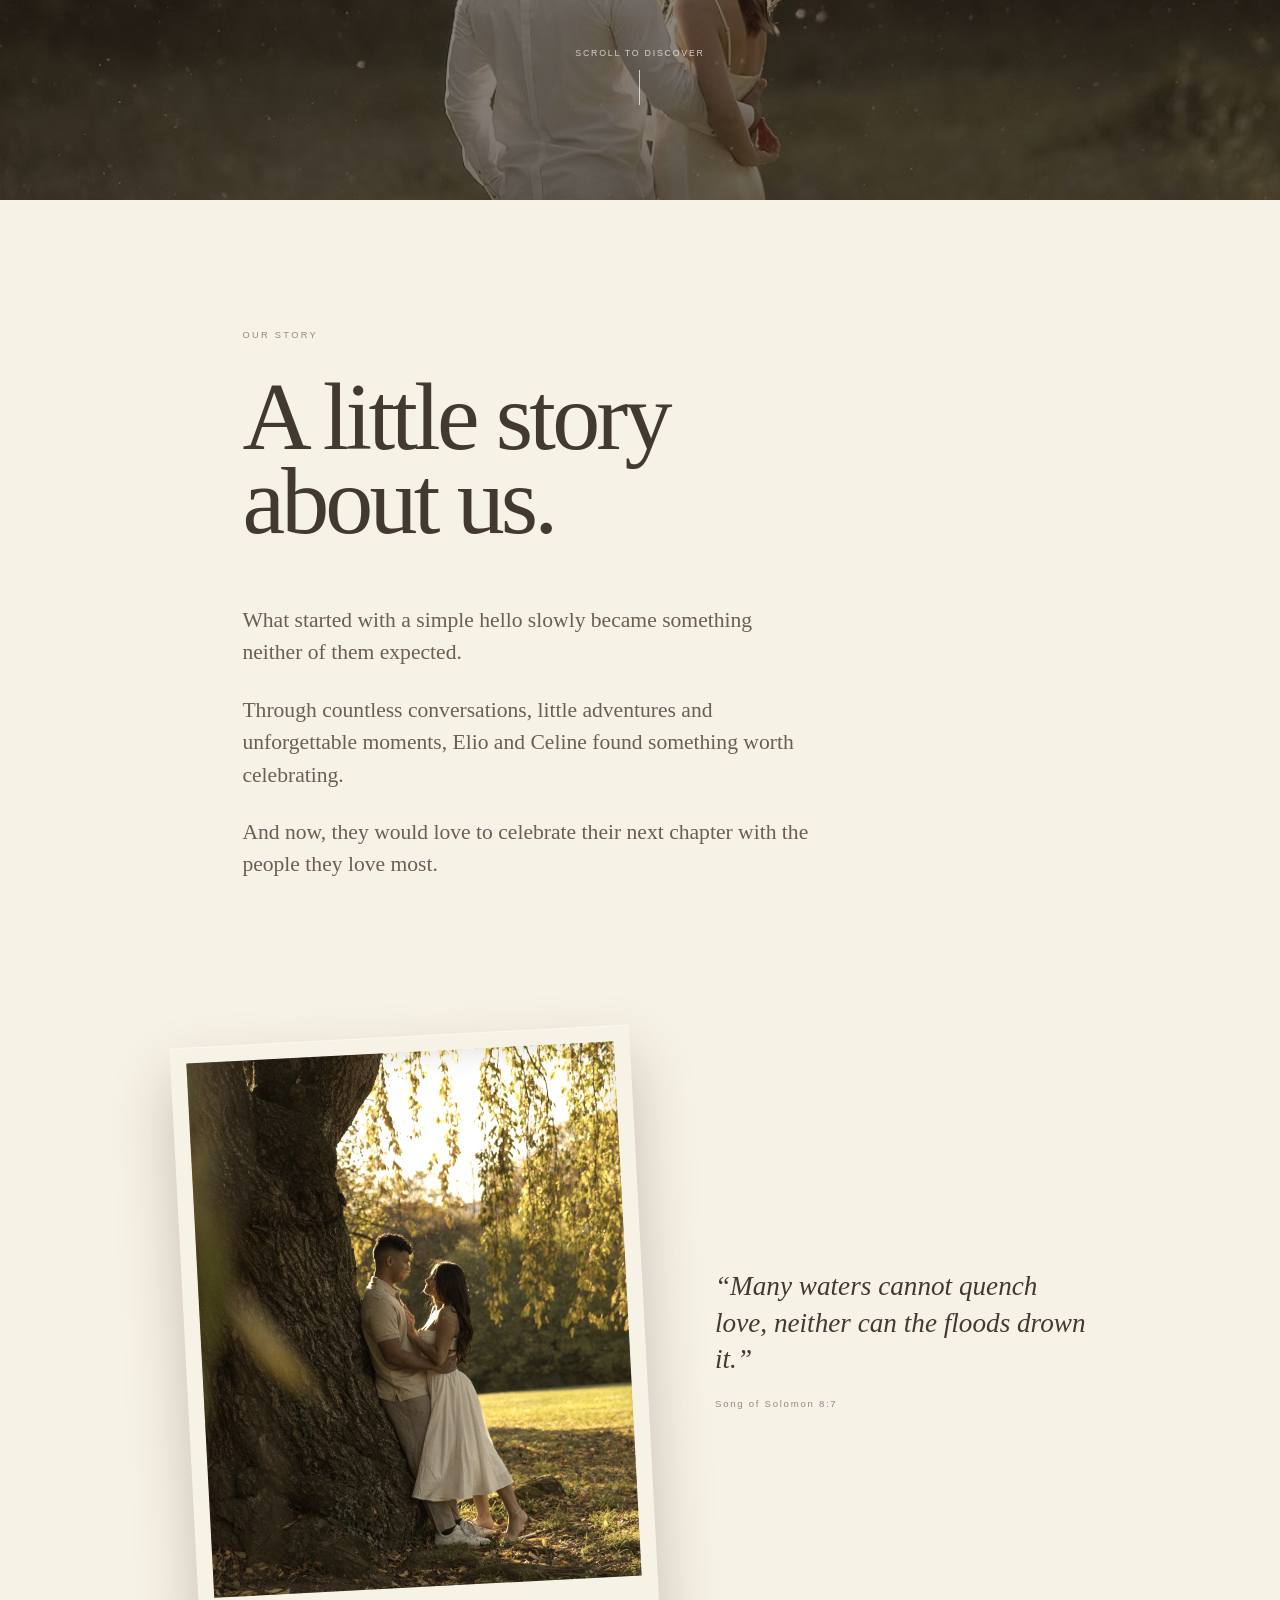
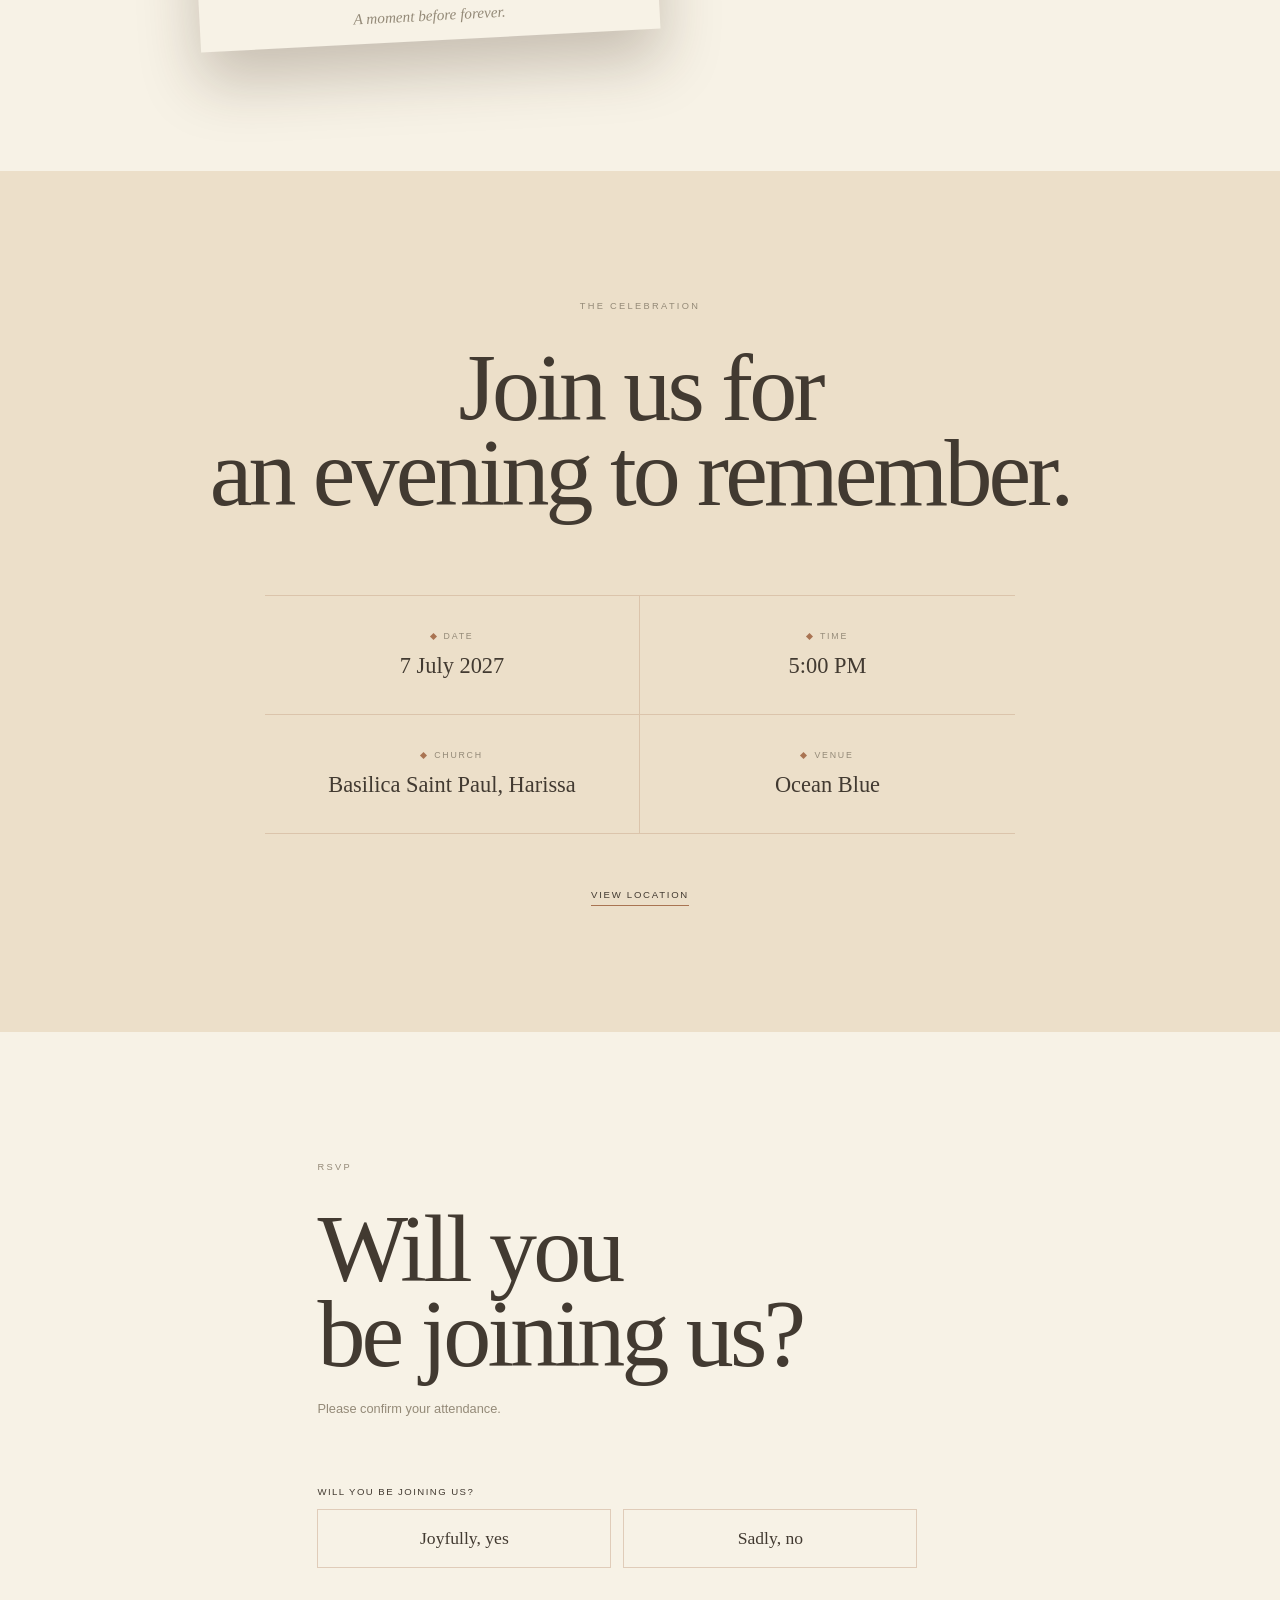
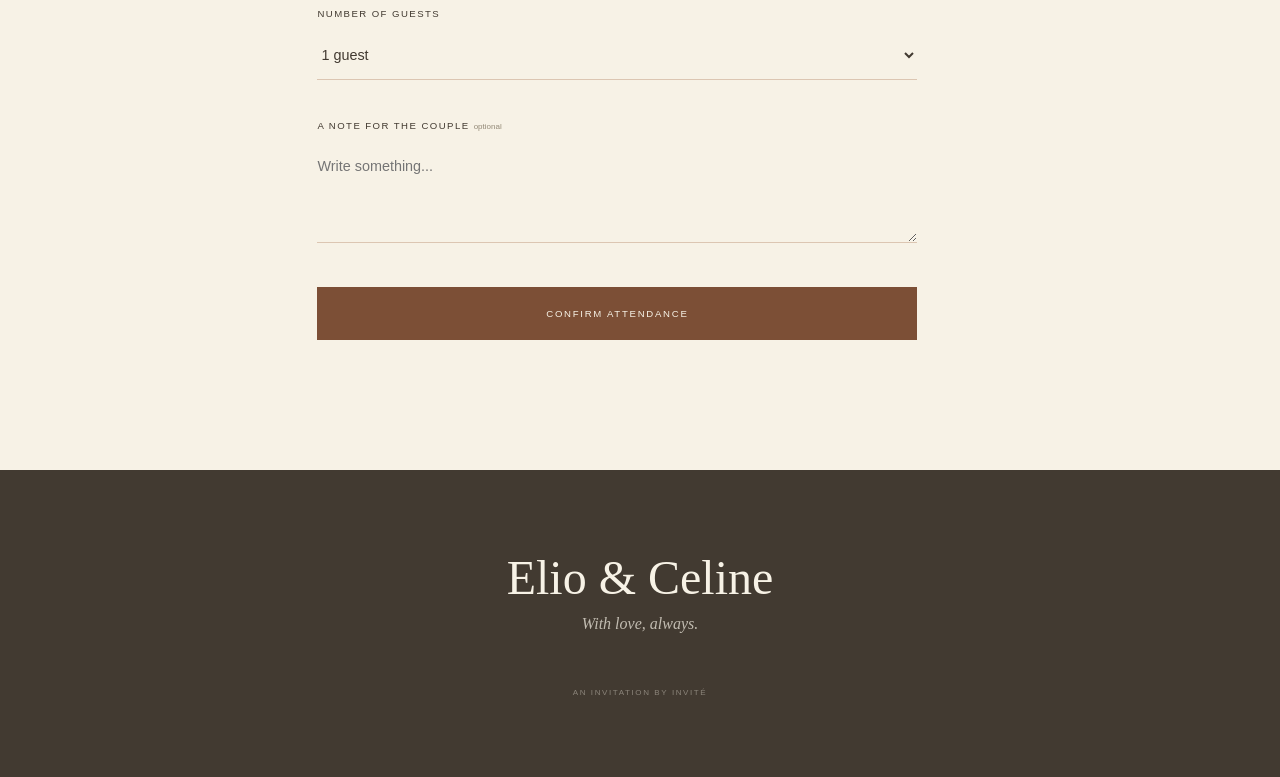
==== commit 74fdda00: "Update index.html" ====
--- a/index.html
+++ b/index.html
@@ -64,8 +64,10 @@
             <div class="hero-image"></div>
             <div class="hero-overlay"></div>
             <div class="hero-content">
-                <p class="eyebrow">
-                    Together with their families
+                <p class="family-invite">
+                    The Haddad and Khoury families request the
+                    honor of your presence at the wedding of
+                    their daughter and son
                 </p>
                 <h2>
                     Elio
@@ -291,4 +293,4 @@
     </main>
     <script src="script.js"></script>
 </body>
-</html>+</html>
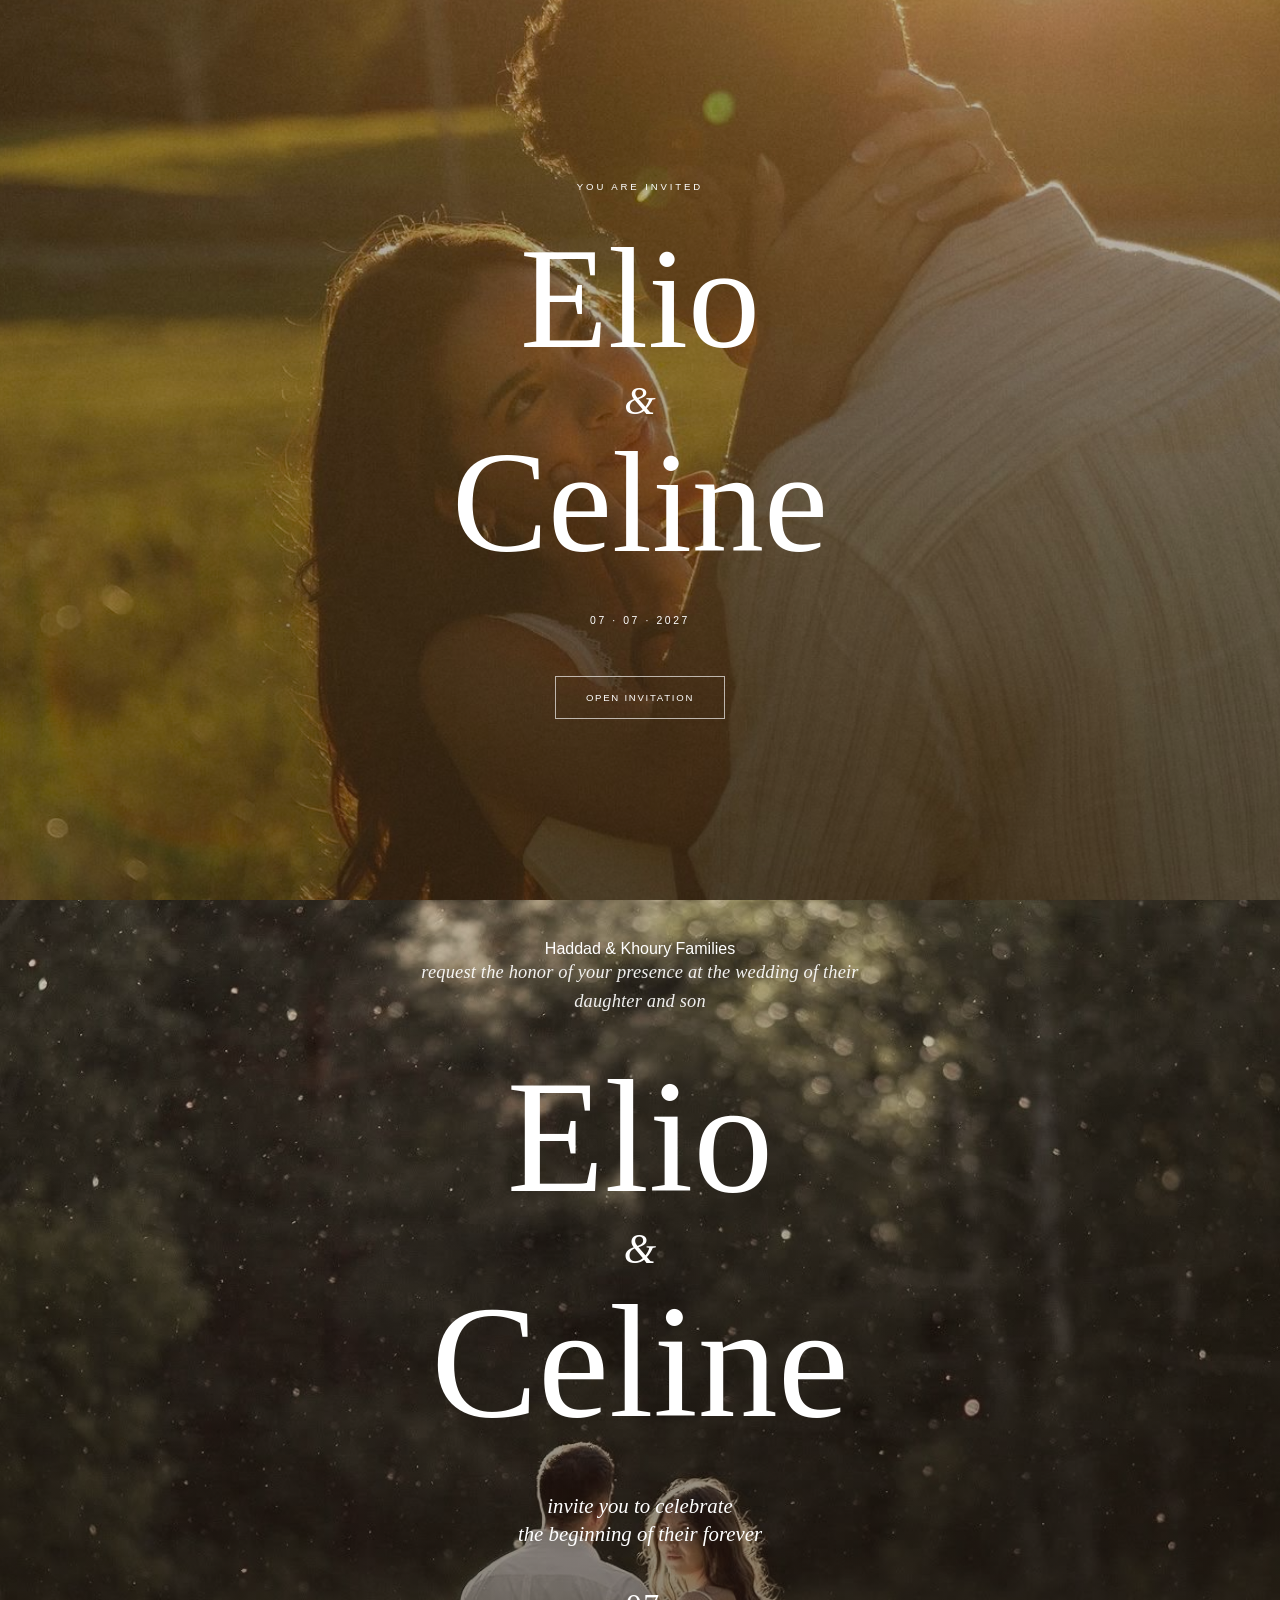
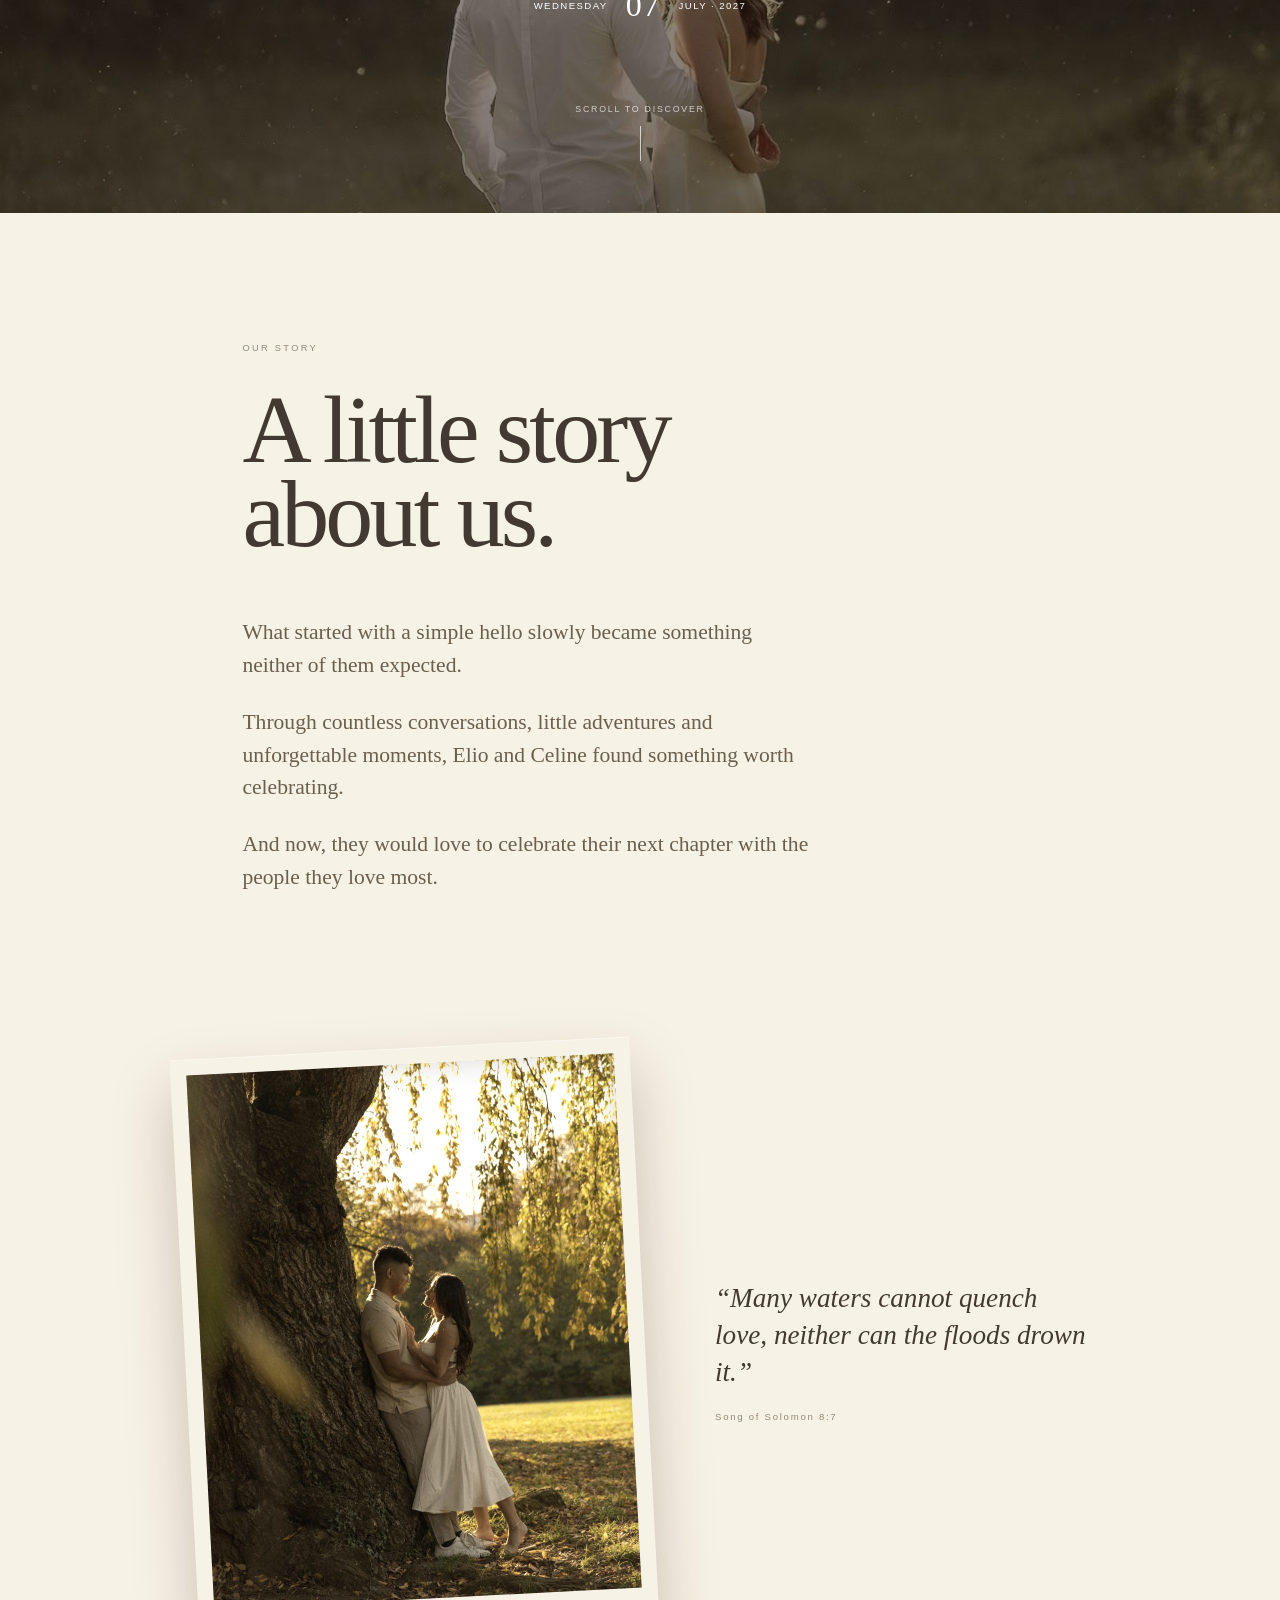
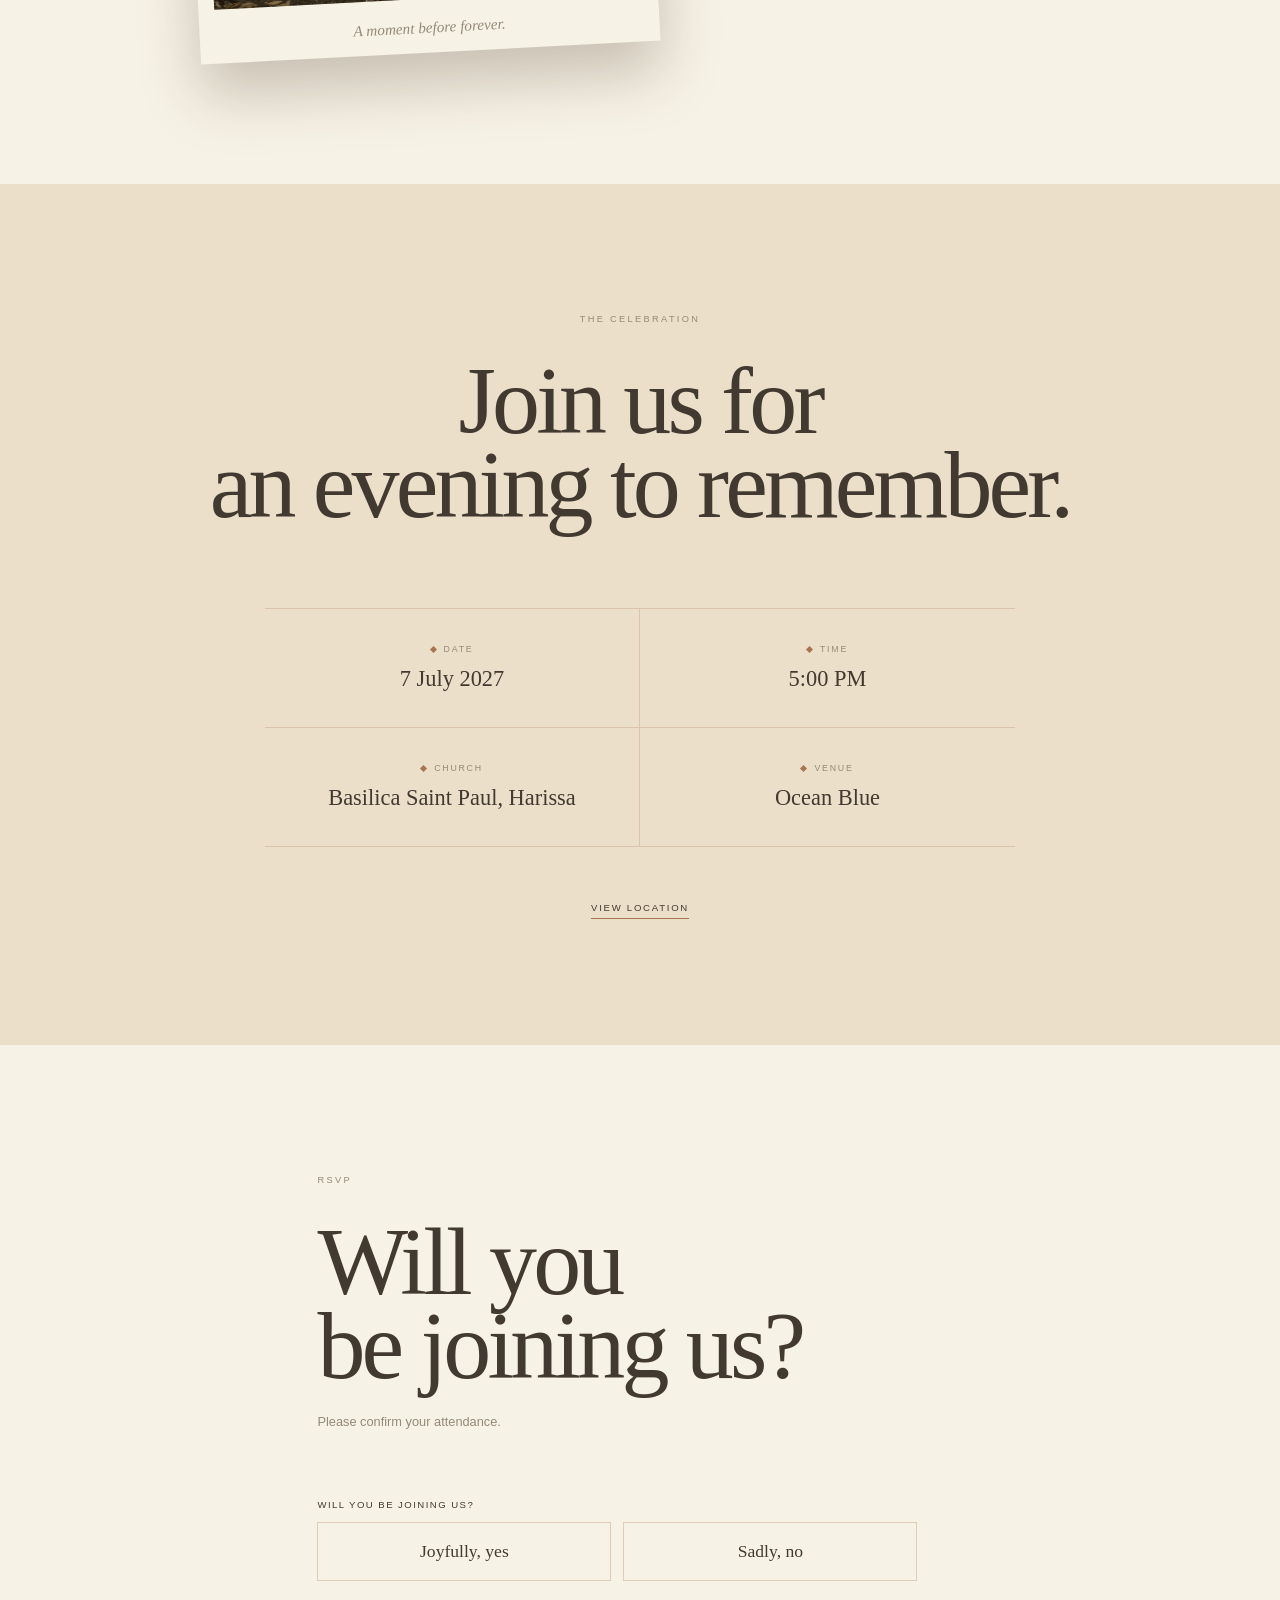
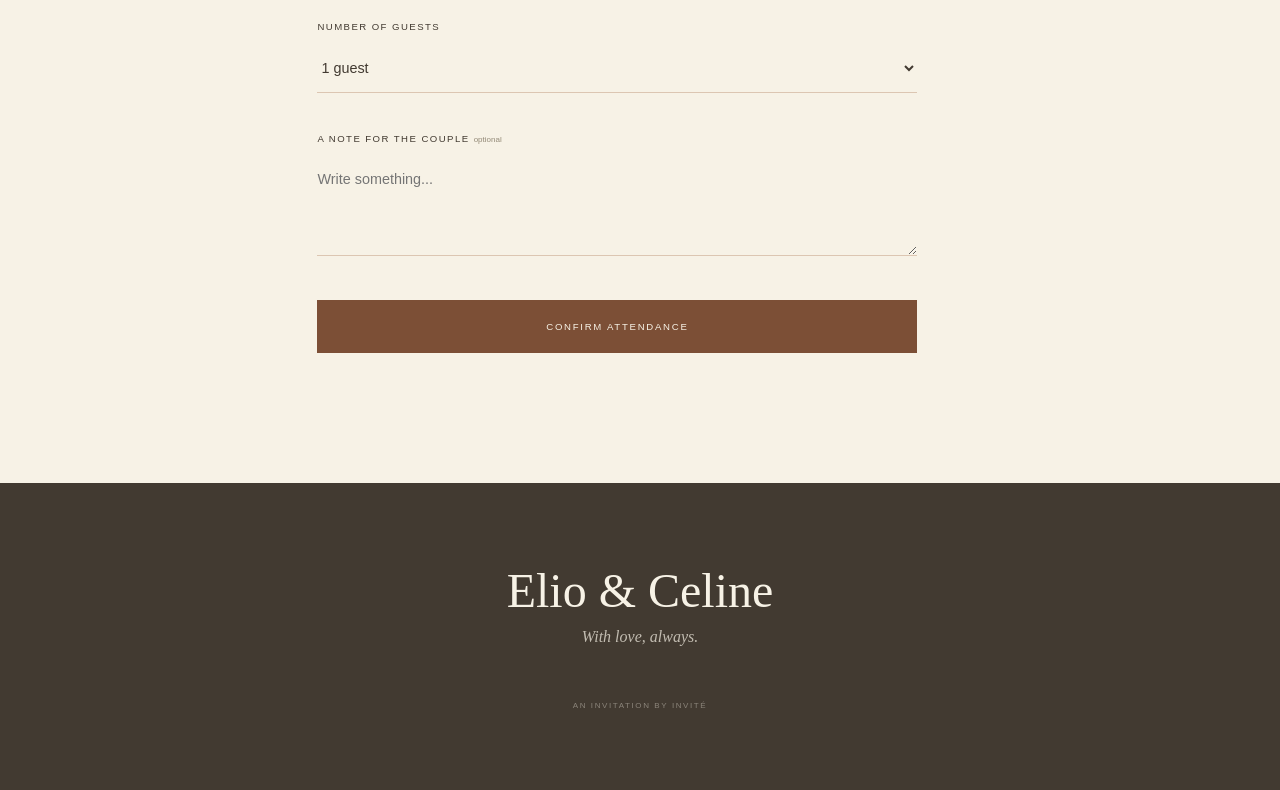
==== commit fb6f2f21: "Update index.html" ====
--- a/index.html
+++ b/index.html
@@ -64,10 +64,12 @@
             <div class="hero-image"></div>
             <div class="hero-overlay"></div>
             <div class="hero-content">
+                <p class="family-names">
+                    Haddad &amp; Khoury Families
+                </p>
                 <p class="family-invite">
-                    The Haddad and Khoury families request the
-                    honor of your presence at the wedding of
-                    their daughter and son
+                    request the honor of your presence at
+                    the wedding of their daughter and son
                 </p>
                 <h2>
                     Elio
--- a/style.css
+++ b/style.css
@@ -298,6 +298,16 @@
     margin-bottom: 40px;
     opacity: .8;
 }
+.family-invite {
+    max-width: 480px;
+    margin: 0 auto 40px;
+    font-family: var(--serif);
+    font-style: italic;
+    font-size: clamp(.95rem, 2.4vw, 1.15rem);
+    line-height: 1.6;
+    letter-spacing: .01em;
+    opacity: .92;
+}
 .hero h2 {
     font-family: var(--script);
     font-size: clamp(5.5rem, 18vw, 10rem);
